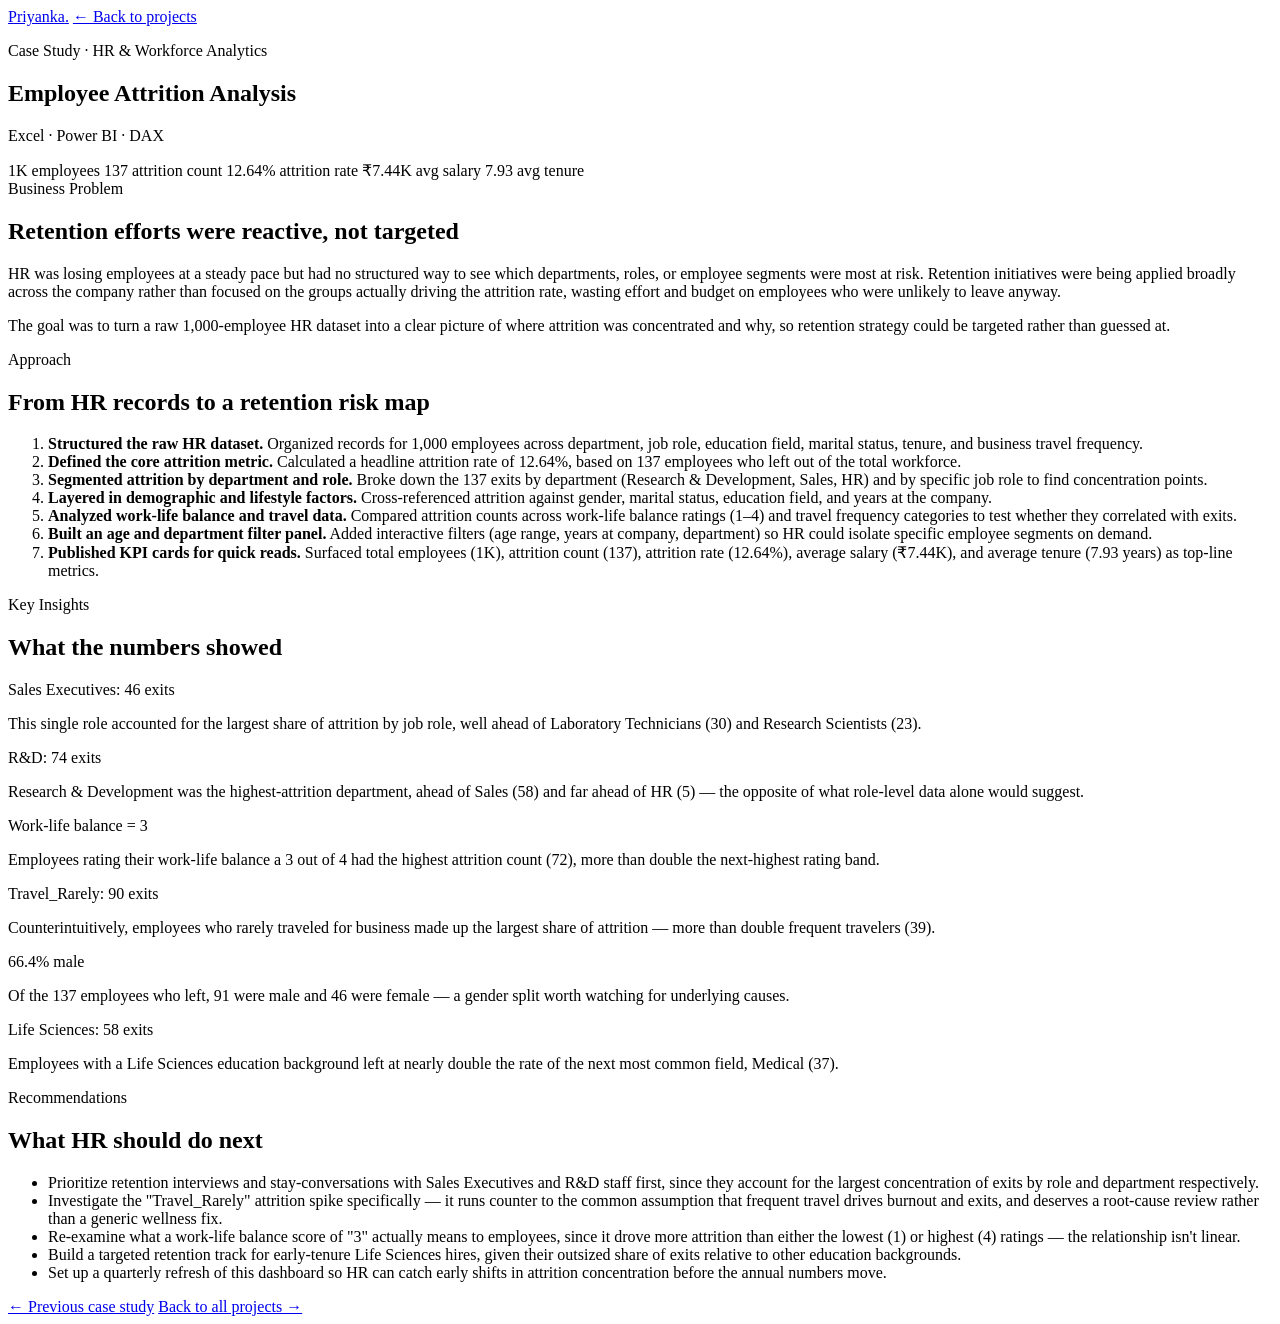
==== case-study-attrition.html @ 42ffc559 "Create case-study-attrition.html" ====
<!DOCTYPE html>
<html lang="en">
<head>
<meta charset="UTF-8">
<meta name="viewport" content="width=device-width, initial-scale=1.0">
<title>Case Study: Employee Attrition Analysis — Priyanka Singh</title>
<link rel="preconnect" href="https://fonts.googleapis.com">
<link rel="preconnect" href="https://fonts.gstatic.com" crossorigin>
<link href="https://fonts.googleapis.com/css2?family=Fraunces:opsz,wght@9..144,400;9..144,500;9..144,600;9..144,700&family=Inter:wght@400;500;600;700&family=JetBrains+Mono:wght@400;500;600&display=swap" rel="stylesheet">
<link rel="stylesheet" href="case-study.css">
</head>
<body>

<header class="site-nav">
  <div class="nav-inner">
    <a href="index.html" class="nav-mark">Priyanka<span>.</span></a>
    <a href="index.html#projects" class="back-link">← Back to projects</a>
  </div>
</header>

<main>
  <section class="cs-hero">
    <div class="wrap">
      <p class="cs-eyebrow mono">Case Study · HR &amp; Workforce Analytics</p>
      <h1>Employee Attrition Analysis</h1>
      <p class="cs-tools">Excel · Power BI · DAX</p>
      <div class="cs-kpis">
        <span class="cs-kpi">1K employees</span>
        <span class="cs-kpi">137 attrition count</span>
        <span class="cs-kpi">12.64% attrition rate</span>
        <span class="cs-kpi">₹7.44K avg salary</span>
        <span class="cs-kpi">7.93 avg tenure</span>
      </div>
    </div>
  </section>

  <section class="cs-section">
    <div class="wrap">
      <span class="cs-section-tag">Business Problem</span>
      <h2>Retention efforts were reactive, not targeted</h2>
      <p>HR was losing employees at a steady pace but had no structured way to see which departments, roles, or employee segments were most at risk. Retention initiatives were being applied broadly across the company rather than focused on the groups actually driving the attrition rate, wasting effort and budget on employees who were unlikely to leave anyway.</p>
      <p>The goal was to turn a raw 1,000-employee HR dataset into a clear picture of where attrition was concentrated and why, so retention strategy could be targeted rather than guessed at.</p>
    </div>
  </section>

  <section class="cs-section">
    <div class="wrap">
      <span class="cs-section-tag">Approach</span>
      <h2>From HR records to a retention risk map</h2>
      <ol class="cs-steps">
        <li><div><strong>Structured the raw HR dataset.</strong> Organized records for 1,000 employees across department, job role, education field, marital status, tenure, and business travel frequency.</div></li>
        <li><div><strong>Defined the core attrition metric.</strong> Calculated a headline attrition rate of 12.64%, based on 137 employees who left out of the total workforce.</div></li>
        <li><div><strong>Segmented attrition by department and role.</strong> Broke down the 137 exits by department (Research &amp; Development, Sales, HR) and by specific job role to find concentration points.</div></li>
        <li><div><strong>Layered in demographic and lifestyle factors.</strong> Cross-referenced attrition against gender, marital status, education field, and years at the company.</div></li>
        <li><div><strong>Analyzed work-life balance and travel data.</strong> Compared attrition counts across work-life balance ratings (1–4) and travel frequency categories to test whether they correlated with exits.</div></li>
        <li><div><strong>Built an age and department filter panel.</strong> Added interactive filters (age range, years at company, department) so HR could isolate specific employee segments on demand.</div></li>
        <li><div><strong>Published KPI cards for quick reads.</strong> Surfaced total employees (1K), attrition count (137), attrition rate (12.64%), average salary (₹7.44K), and average tenure (7.93 years) as top-line metrics.</div></li>
      </ol>
    </div>
  </section>

  <section class="cs-section">
    <div class="wrap">
      <span class="cs-section-tag">Key Insights</span>
      <h2>What the numbers showed</h2>
      <div class="cs-insights">
        <div class="cs-insight-card">
          <span class="cs-insight-num">Sales Executives: 46 exits</span>
          <p>This single role accounted for the largest share of attrition by job role, well ahead of Laboratory Technicians (30) and Research Scientists (23).</p>
        </div>
        <div class="cs-insight-card">
          <span class="cs-insight-num">R&amp;D: 74 exits</span>
          <p>Research &amp; Development was the highest-attrition department, ahead of Sales (58) and far ahead of HR (5) — the opposite of what role-level data alone would suggest.</p>
        </div>
        <div class="cs-insight-card">
          <span class="cs-insight-num">Work-life balance = 3</span>
          <p>Employees rating their work-life balance a 3 out of 4 had the highest attrition count (72), more than double the next-highest rating band.</p>
        </div>
        <div class="cs-insight-card">
          <span class="cs-insight-num">Travel_Rarely: 90 exits</span>
          <p>Counterintuitively, employees who rarely traveled for business made up the largest share of attrition — more than double frequent travelers (39).</p>
        </div>
        <div class="cs-insight-card">
          <span class="cs-insight-num">66.4% male</span>
          <p>Of the 137 employees who left, 91 were male and 46 were female — a gender split worth watching for underlying causes.</p>
        </div>
        <div class="cs-insight-card">
          <span class="cs-insight-num">Life Sciences: 58 exits</span>
          <p>Employees with a Life Sciences education background left at nearly double the rate of the next most common field, Medical (37).</p>
        </div>
      </div>
    </div>
  </section>

  <section class="cs-section" style="border-bottom:none;">
    <div class="wrap">
      <span class="cs-section-tag">Recommendations</span>
      <h2>What HR should do next</h2>
      <ul class="cs-reco-list">
        <li>Prioritize retention interviews and stay-conversations with Sales Executives and R&amp;D staff first, since they account for the largest concentration of exits by role and department respectively.</li>
        <li>Investigate the "Travel_Rarely" attrition spike specifically — it runs counter to the common assumption that frequent travel drives burnout and exits, and deserves a root-cause review rather than a generic wellness fix.</li>
        <li>Re-examine what a work-life balance score of "3" actually means to employees, since it drove more attrition than either the lowest (1) or highest (4) ratings — the relationship isn't linear.</li>
        <li>Build a targeted retention track for early-tenure Life Sciences hires, given their outsized share of exits relative to other education backgrounds.</li>
        <li>Set up a quarterly refresh of this dashboard so HR can catch early shifts in attrition concentration before the annual numbers move.</li>
      </ul>
    </div>
  </section>

  <div class="cs-footer-nav wrap">
    <a href="case-study-blinkit.html" class="btn btn-ghost">← Previous case study</a>
    <a href="index.html#projects" class="btn btn-primary">Back to all projects →</a>
  </div>
</main>

</body>
</html>
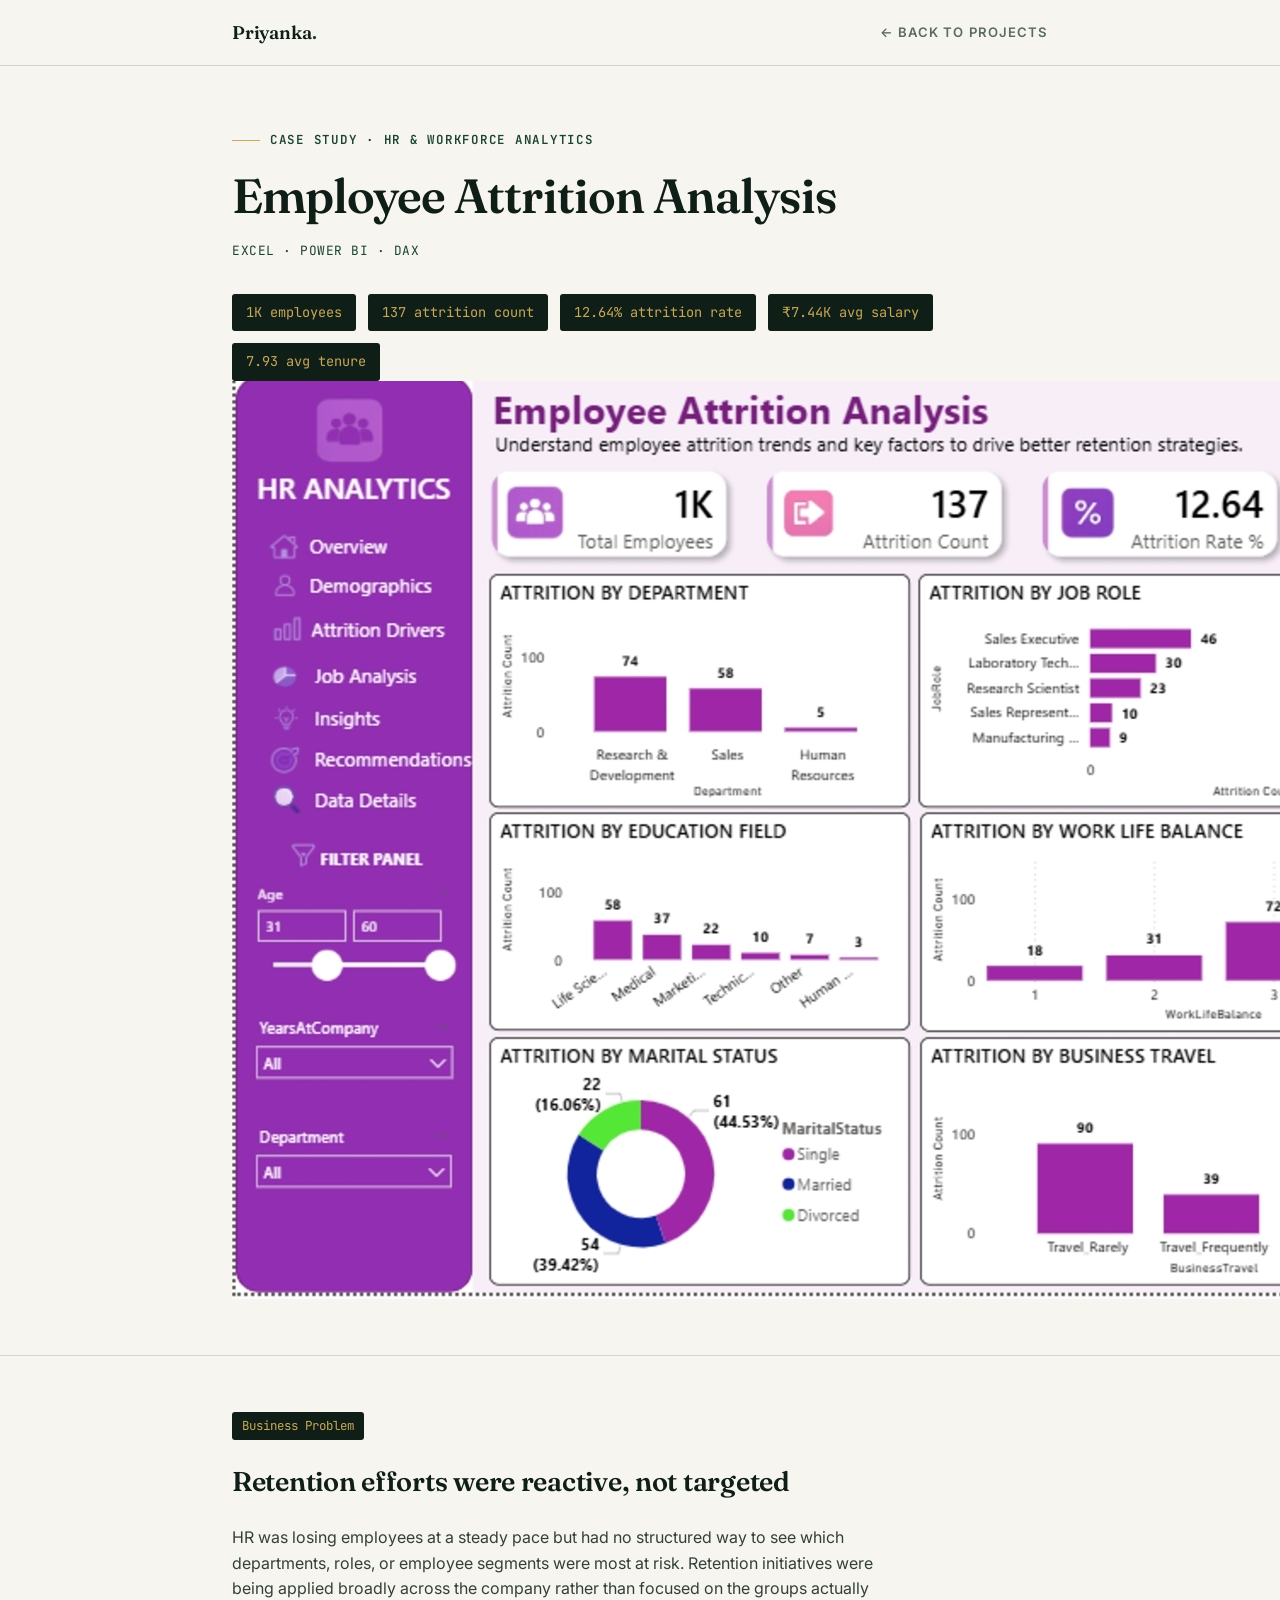
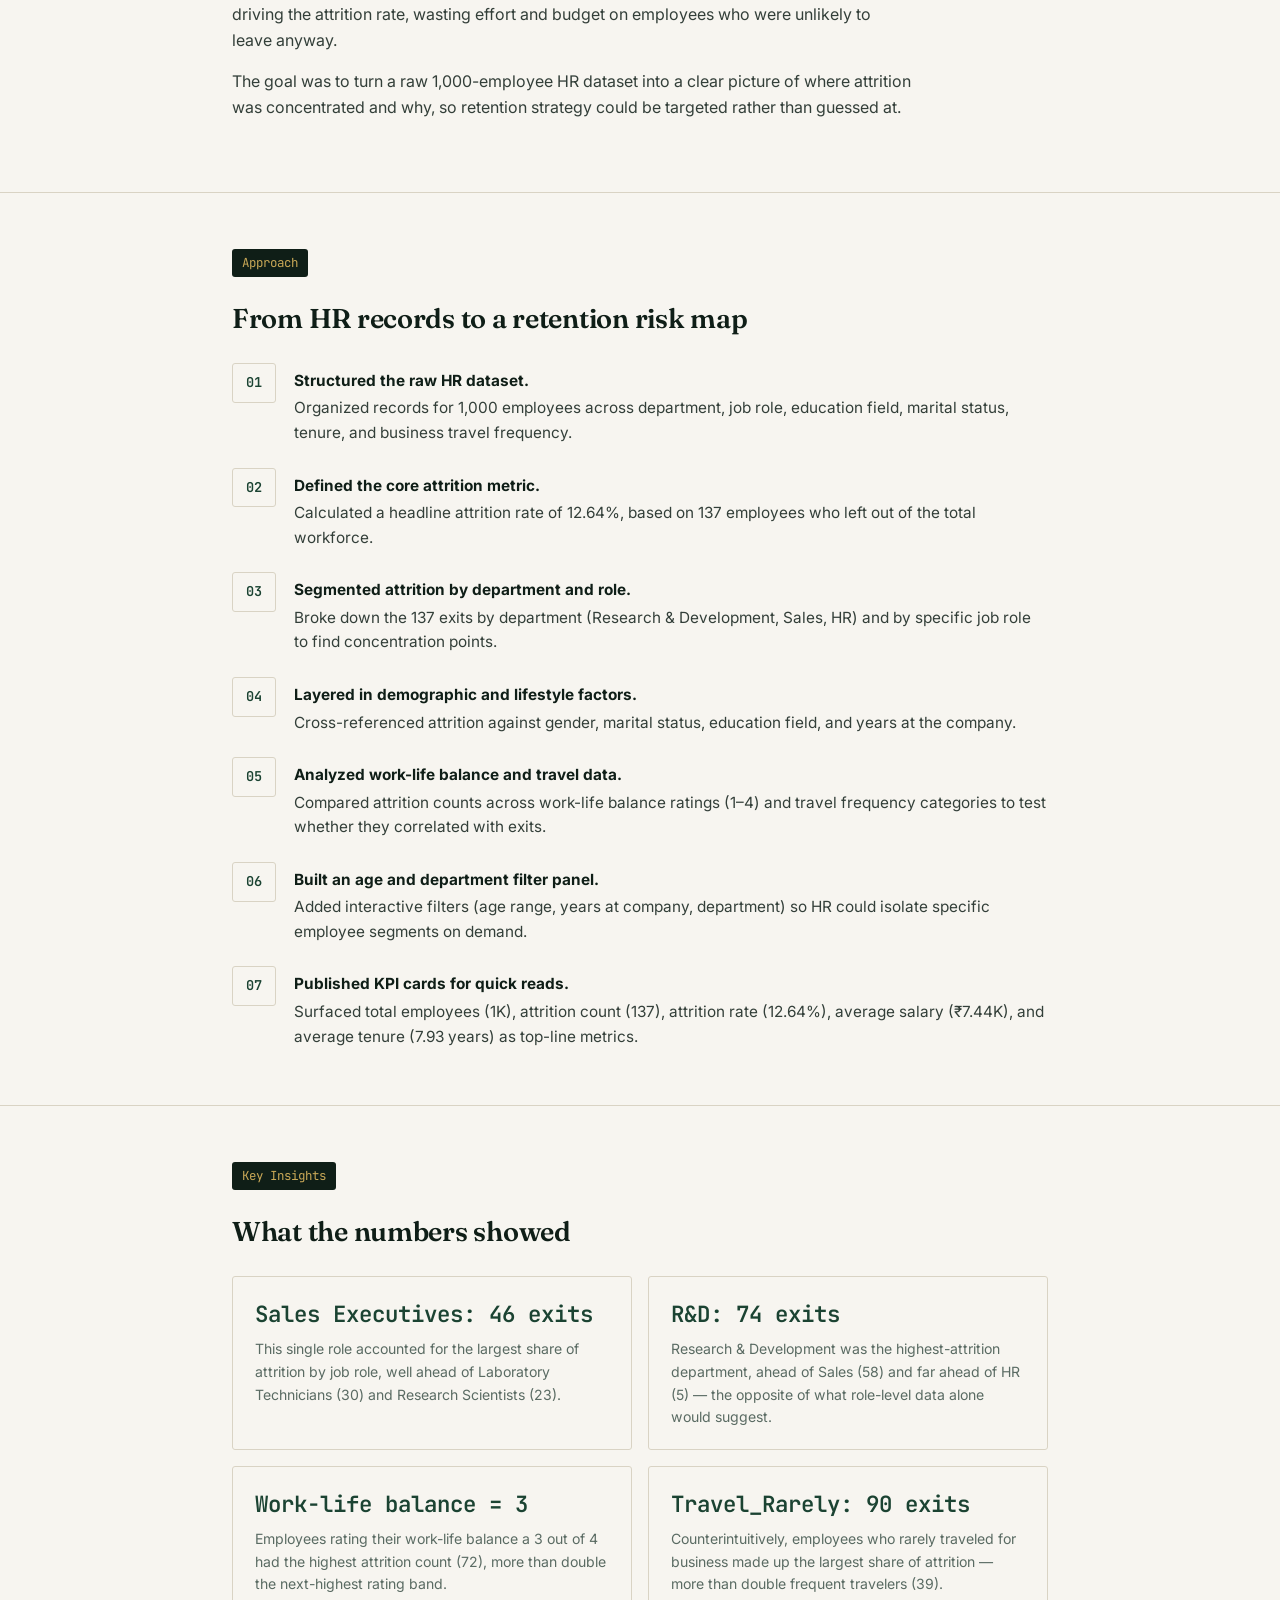
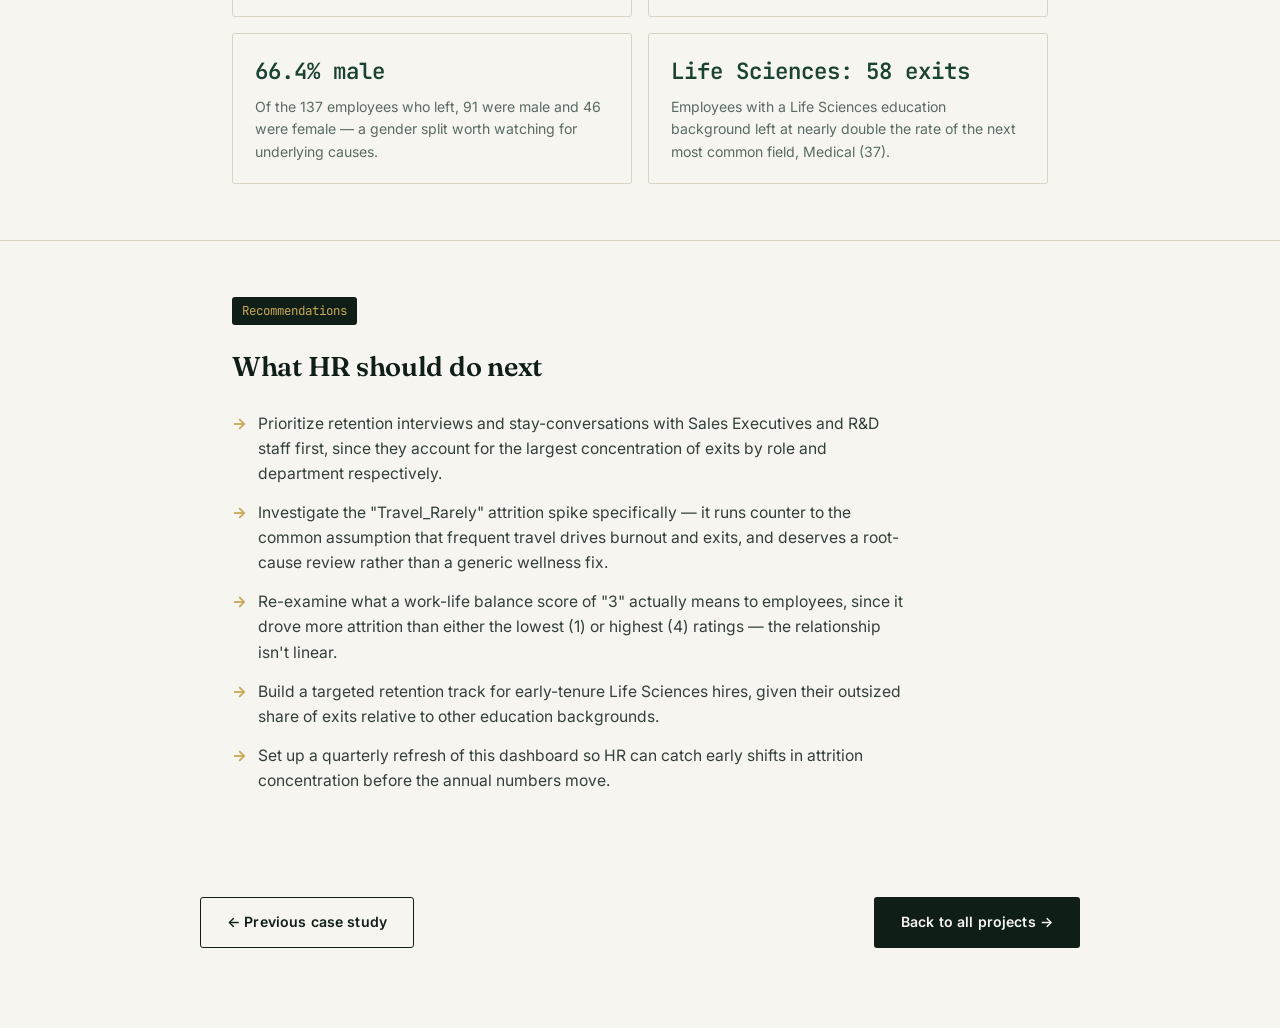
==== commit e4118021: "Update case-study-attrition.html" ====
--- a/case-study-attrition.html
+++ b/case-study-attrition.html
@@ -30,6 +30,9 @@
         <span class="cs-kpi">12.64% attrition rate</span>
         <span class="cs-kpi">₹7.44K avg salary</span>
         <span class="cs-kpi">7.93 avg tenure</span>
+      </div>
+      <div class="cs-dashboard-img">
+        <img src="dashboard-attrition.png" alt="Employee Attrition Analysis dashboard full screenshot">
       </div>
     </div>
   </section>
@@ -114,3 +117,4 @@
 
 </body>
 </html>
+
--- a/case-study.css
+++ b/case-study.css
@@ -0,0 +1,292 @@
+:root {
+  --ink: #0F1E17;
+  --paper: #F7F5F0;
+  --paper-dim: #EFEBE1;
+  --forest: #1B4332;
+  --forest-light: #2D6A4F;
+  --gold: #C9A857;
+  --sage: #5A6B63;
+  --line: #D9D3C4;
+  --radius: 3px;
+}
+
+* { margin: 0; padding: 0; box-sizing: border-box; }
+html { scroll-behavior: smooth; }
+
+body {
+  background: var(--paper);
+  color: var(--ink);
+  font-family: 'Inter', sans-serif;
+  line-height: 1.6;
+  -webkit-font-smoothing: antialiased;
+}
+
+a { color: inherit; text-decoration: none; }
+::selection { background: var(--gold); color: var(--ink); }
+
+.mono { font-family: 'JetBrains Mono', monospace; letter-spacing: 0.02em; }
+
+.wrap {
+  max-width: 880px;
+  margin: 0 auto;
+  padding: 0 32px;
+}
+
+a:focus-visible, button:focus-visible {
+  outline: 2px solid var(--forest-light);
+  outline-offset: 3px;
+}
+
+/* Nav */
+header.site-nav {
+  position: sticky;
+  top: 0;
+  z-index: 50;
+  background: rgba(247, 245, 240, 0.92);
+  backdrop-filter: blur(8px);
+  border-bottom: 1px solid var(--line);
+}
+
+.nav-inner {
+  display: flex;
+  align-items: center;
+  justify-content: space-between;
+  padding: 18px 32px;
+  max-width: 880px;
+  margin: 0 auto;
+}
+
+.nav-mark {
+  font-family: 'Fraunces', serif;
+  font-weight: 600;
+  font-size: 1.15rem;
+  letter-spacing: -0.01em;
+}
+.nav-mark span { color: var(--forest); }
+
+.back-link {
+  font-size: 0.82rem;
+  text-transform: uppercase;
+  letter-spacing: 0.08em;
+  font-weight: 600;
+  color: var(--sage);
+  transition: color 0.2s ease;
+}
+.back-link:hover { color: var(--forest); }
+
+/* Hero */
+.cs-hero {
+  padding: 64px 0 48px;
+  border-bottom: 1px solid var(--line);
+}
+
+.cs-eyebrow {
+  font-size: 0.78rem;
+  text-transform: uppercase;
+  letter-spacing: 0.14em;
+  color: var(--forest);
+  font-weight: 600;
+  display: flex;
+  align-items: center;
+  gap: 10px;
+  margin-bottom: 20px;
+}
+.cs-eyebrow::before {
+  content: '';
+  width: 28px;
+  height: 1px;
+  background: var(--gold);
+}
+
+.cs-hero h1 {
+  font-family: 'Fraunces', serif;
+  font-weight: 600;
+  font-size: clamp(2rem, 4.5vw, 3rem);
+  line-height: 1.1;
+  letter-spacing: -0.02em;
+  max-width: 700px;
+}
+
+.cs-tools {
+  margin-top: 18px;
+  font-family: 'JetBrains Mono', monospace;
+  font-size: 0.8rem;
+  color: var(--forest);
+  text-transform: uppercase;
+  letter-spacing: 0.04em;
+}
+
+.cs-kpis {
+  margin-top: 32px;
+  display: flex;
+  gap: 12px;
+  flex-wrap: wrap;
+}
+
+.cs-kpi {
+  font-family: 'JetBrains Mono', monospace;
+  font-size: 0.85rem;
+  background: var(--ink);
+  color: var(--gold);
+  padding: 8px 14px;
+  border-radius: var(--radius);
+}
+
+/* Sections */
+.cs-section {
+  padding: 56px 0;
+  border-bottom: 1px solid var(--line);
+}
+
+.cs-section-tag {
+  font-family: 'JetBrains Mono', monospace;
+  font-size: 0.78rem;
+  color: var(--gold);
+  background: var(--ink);
+  padding: 4px 10px;
+  border-radius: var(--radius);
+  display: inline-block;
+  margin-bottom: 20px;
+}
+
+.cs-section h2 {
+  font-family: 'Fraunces', serif;
+  font-weight: 600;
+  font-size: 1.7rem;
+  letter-spacing: -0.01em;
+  margin-bottom: 22px;
+}
+
+.cs-section p {
+  font-size: 1rem;
+  color: #333f39;
+  max-width: 68ch;
+  margin-bottom: 16px;
+}
+
+.cs-steps {
+  counter-reset: step;
+  list-style: none;
+  display: flex;
+  flex-direction: column;
+  gap: 22px;
+}
+
+.cs-steps li {
+  display: grid;
+  grid-template-columns: 44px 1fr;
+  gap: 18px;
+  align-items: start;
+}
+
+.cs-steps li::before {
+  counter-increment: step;
+  content: counter(step, decimal-leading-zero);
+  font-family: 'JetBrains Mono', monospace;
+  font-size: 0.85rem;
+  font-weight: 600;
+  color: var(--forest);
+  border: 1px solid var(--line);
+  border-radius: var(--radius);
+  padding: 8px 0;
+  text-align: center;
+}
+
+.cs-steps li div {
+  font-size: 0.96rem;
+  color: #333f39;
+  padding-top: 6px;
+}
+
+.cs-steps li strong {
+  display: block;
+  font-weight: 700;
+  color: var(--ink);
+  margin-bottom: 3px;
+}
+
+.cs-insights {
+  display: grid;
+  grid-template-columns: repeat(2, 1fr);
+  gap: 16px;
+}
+
+.cs-insight-card {
+  border: 1px solid var(--line);
+  padding: 20px 22px;
+  border-radius: var(--radius);
+  background: var(--paper);
+}
+
+.cs-insight-num {
+  font-family: 'JetBrains Mono', monospace;
+  font-size: 1.4rem;
+  font-weight: 600;
+  color: var(--forest);
+  display: block;
+}
+
+.cs-insight-card p {
+  margin-top: 6px;
+  margin-bottom: 0;
+  font-size: 0.88rem;
+  color: var(--sage);
+}
+
+.cs-reco-list {
+  list-style: none;
+  display: flex;
+  flex-direction: column;
+  gap: 14px;
+}
+
+.cs-reco-list li {
+  padding-left: 26px;
+  position: relative;
+  font-size: 0.98rem;
+  color: #333f39;
+  max-width: 68ch;
+}
+
+.cs-reco-list li::before {
+  content: '→';
+  position: absolute;
+  left: 0;
+  color: var(--gold);
+  font-weight: 700;
+}
+
+/* Footer nav */
+.cs-footer-nav {
+  padding: 48px 0 80px;
+  display: flex;
+  justify-content: space-between;
+  align-items: center;
+  flex-wrap: wrap;
+  gap: 16px;
+}
+
+.btn {
+  display: inline-flex;
+  align-items: center;
+  gap: 8px;
+  padding: 13px 26px;
+  border-radius: var(--radius);
+  font-size: 0.88rem;
+  font-weight: 600;
+  letter-spacing: 0.01em;
+  transition: all 0.2s ease;
+  border: 1px solid transparent;
+}
+.btn-primary { background: var(--ink); color: var(--paper); }
+.btn-primary:hover { background: var(--forest); }
+.btn-ghost { border-color: var(--ink); color: var(--ink); }
+.btn-ghost:hover { background: var(--ink); color: var(--paper); }
+
+@media (max-width: 640px) {
+  .wrap, .nav-inner { padding-left: 20px; padding-right: 20px; }
+  .cs-insights { grid-template-columns: 1fr; }
+  .cs-steps li { grid-template-columns: 36px 1fr; }
+  .cs-footer-nav { flex-direction: column; align-items: flex-start; }
+}
+
